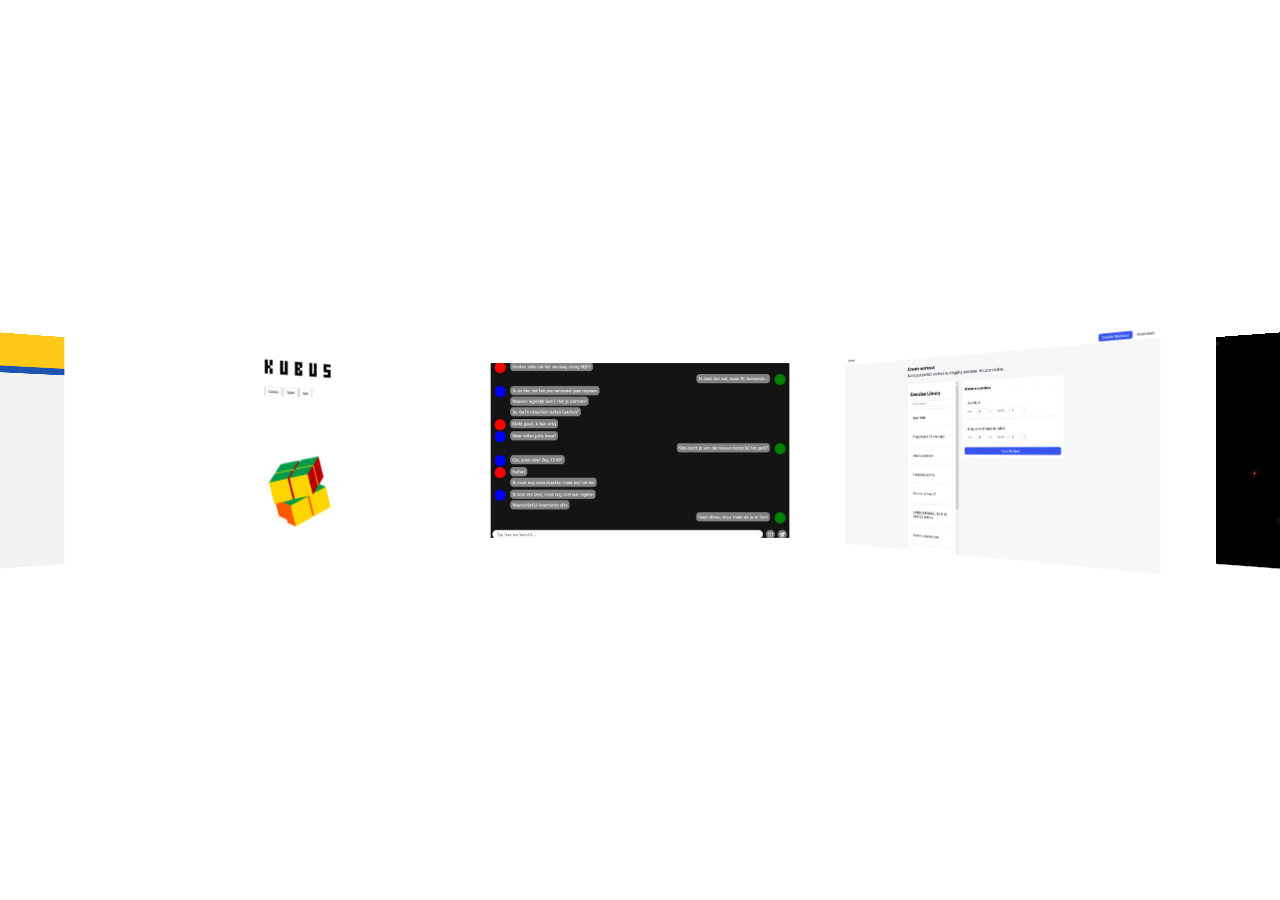
==== index.html @ a7f6ca3a "scrolling gallery effect" ====
<!DOCTYPE html>
<html lang="en">
<head>
    <meta charset="UTF-8">
    <meta name="viewport" content="width=device-width, initial-scale=1.0">
    <title>Blog Senna Hoving</title>

    <link rel="stylesheet" href="../styles/main.css">
</head>
<body>
    <main>
        <header>
            <nav></nav>
        </header>

        <section class="gallery">
            <div>
                <img src="./assets/project0.png" alt="">
                <img src="./assets/project1.png" alt="">
                <img src="./assets/project2.png" alt="">
                <img src="./assets/project3.png" alt="">
                <img src="./assets/project4.png" alt="">
                <img src="./assets/hackathon.png" alt="">
                <img src="./assets/hackathon.png" alt="">
            </div>
        </section>
    </main>

    <script src="./scripts/main.js"></script>
</body>
</html>
---- styles/main.css ----
body {
    background-color: white; 
}

body {
    padding: 0; 
    margin: 0; 
}

/* MARK: Gallery */ 
.gallery {
    position: relative; 
    width: 100vw;
    height: 100vh; 
    overflow: hidden; 
    display: flex;
    align-items: center; 
}

.gallery div {
    position: absolute;
    top:50%; left:50%;

    perspective: 1050px;
}

.gallery img {
    position: absolute; 
    top: calc(25vh / -2); 
    left: calc(30vw / -2); 

    width: 30vw; 
    height: 25vh; 
    object-fit: cover;
}

.gallery img:nth-of-type(1) {
    transform: translateX(-1080px) translateZ(220px) rotateY(34deg); 
}

.gallery img:nth-of-type(2) {
    transform: translateX(-700px) translateZ(150px) rotateY(48deg); 
}

.gallery img:nth-of-type(3) {
    transform: translateX(-360px) translateZ(-60px) rotateY(54deg); 
}

.gallery img:nth-of-type(4) {
    transform: translateX(0px) translateZ(-300px) rotateY(0deg); 
}

.gallery img:nth-of-type(5) {
    transform: translateX(360px) translateZ(-60px) rotateY(-54deg); 
}

.gallery img:nth-of-type(6) {
    transform: translateX(700px) translateZ(150px) rotateY(-48deg); 
}

.gallery img:nth-of-type(7) {
    transform: translateX(1080px) translateZ(220px) rotateY(-34deg); 
}



/* .gallery {
    position: relative; 
    height: 100vh; 
    width: 100vw; 
    display: flex;
    align-items: center;

    overflow-x: scroll; 
    overflow-y: hidden; 
    scrollbar-width: none;
}

.gallery::-webkit-scrollbar {
    display: none;
}

.gallery div {
    width: max-content; 
    display: flex; 
    flex-direction: row;
    gap: 10vw;
    flex: 0 0 auto;
}

.gallery img {
    object-fit: cover;  
    height: 25vh; 
    width: 40vw;

    flex: 0 0 auto; 
} */

/* .gallery {
    position: relative; 
    overflow: hidden; 
    height: 100vh; 

    display: flex; 
    justify-content: center;
    align-items: center;

    perspective: 1050px;
}

.gallery div {
    display: flex; 
    flex-direction: row; 

    transform-style:preserve-3d;
}

.gallery img {
    height: 50vh; 
    width: 50vw; 

    object-fit: cover;
    user-select:none;
    transition:transform .6s cubic-bezier(.22,.61,.36,1), opacity .5s ease
} */
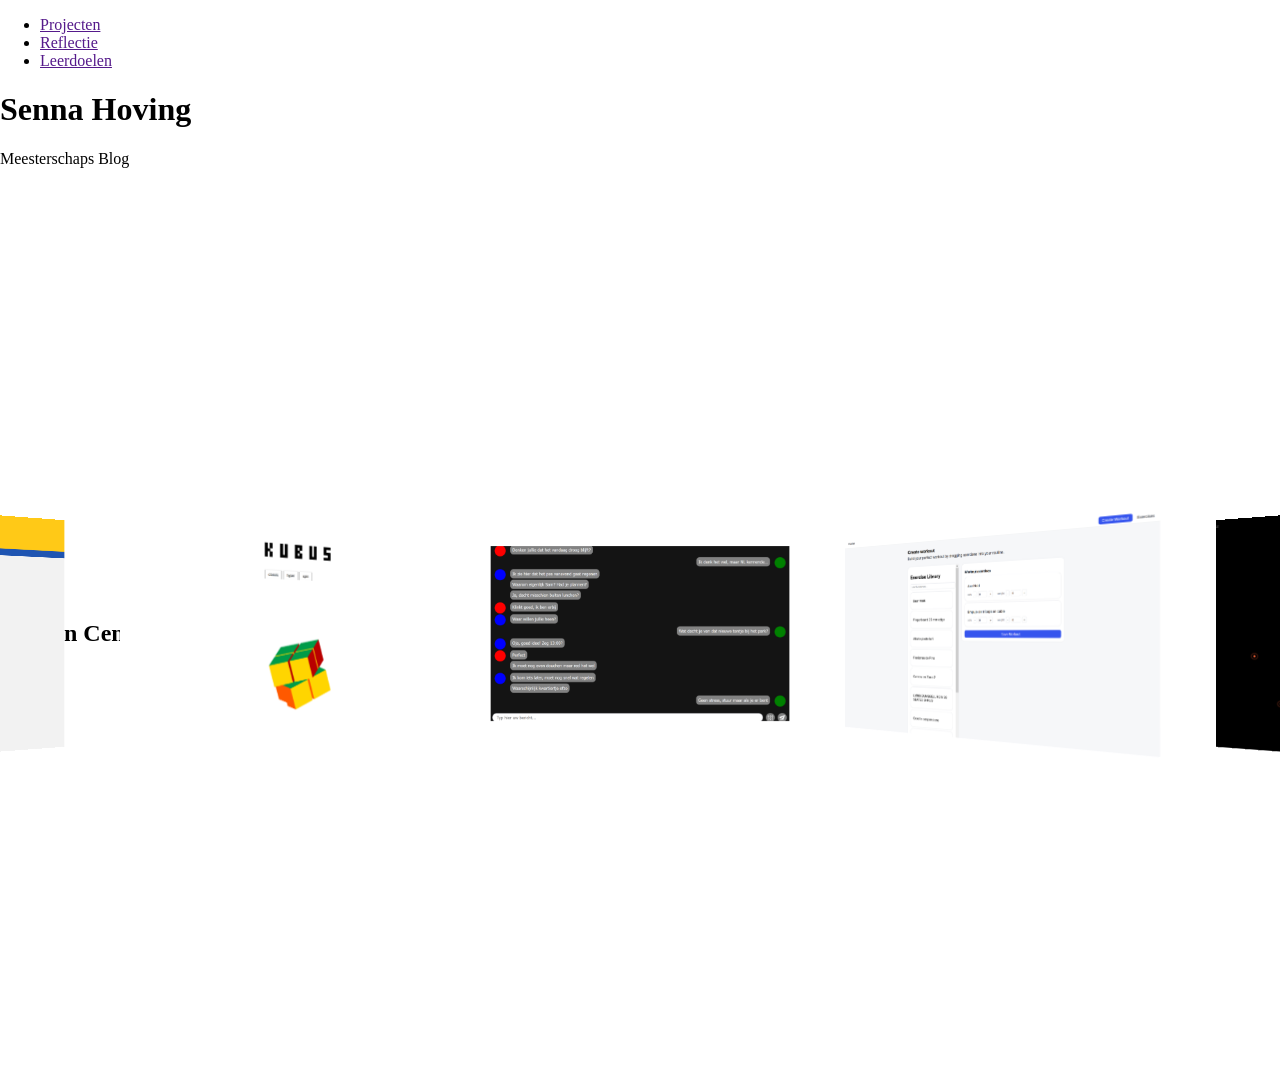
==== commit b638c333: "added title and nav elements" ====
--- a/index.html
+++ b/index.html
@@ -9,21 +9,32 @@
 </head>
 <body>
     <main>
-        <header>
-            <nav></nav>
-        </header>
+        <nav>
+            <ul>
+                <li><a class="active-page" href="">Projecten</a></li>
+                <li><a href="">Reflectie</a></li>
+                <li><a href="">Leerdoelen</a></li>
+            </ul>
+        </nav>
+
+        <div>
+            <h1>Senna Hoving</h1>
+            <p>Meesterschaps Blog</p>
+        </div>
 
         <section class="gallery">
+            <h2>Human Centered Design</h2>
             <div>
-                <img src="./assets/project0.png" alt="">
-                <img src="./assets/project1.png" alt="">
-                <img src="./assets/project2.png" alt="">
-                <img src="./assets/project3.png" alt="">
-                <img src="./assets/project4.png" alt="">
-                <img src="./assets/hackathon.png" alt="">
-                <img src="./assets/hackathon.png" alt="">
+                <img src="./assets/project0.png" alt="Sprint 0">
+                <img src="./assets/project1.png" alt="Browser Tech">
+                <img src="./assets/project2.png" alt="CSS">
+                <img class="active" src="./assets/project3.png" alt="Human Centered Design">
+                <img src="./assets/project4.png" alt="API">
+                <img src="./assets/hackathon.png" alt="Hackathon">
+                <img src="./assets/hackathon.png" alt="Ctrl-City">
             </div>
         </section>
+
     </main>
 
     <script src="./scripts/main.js"></script>
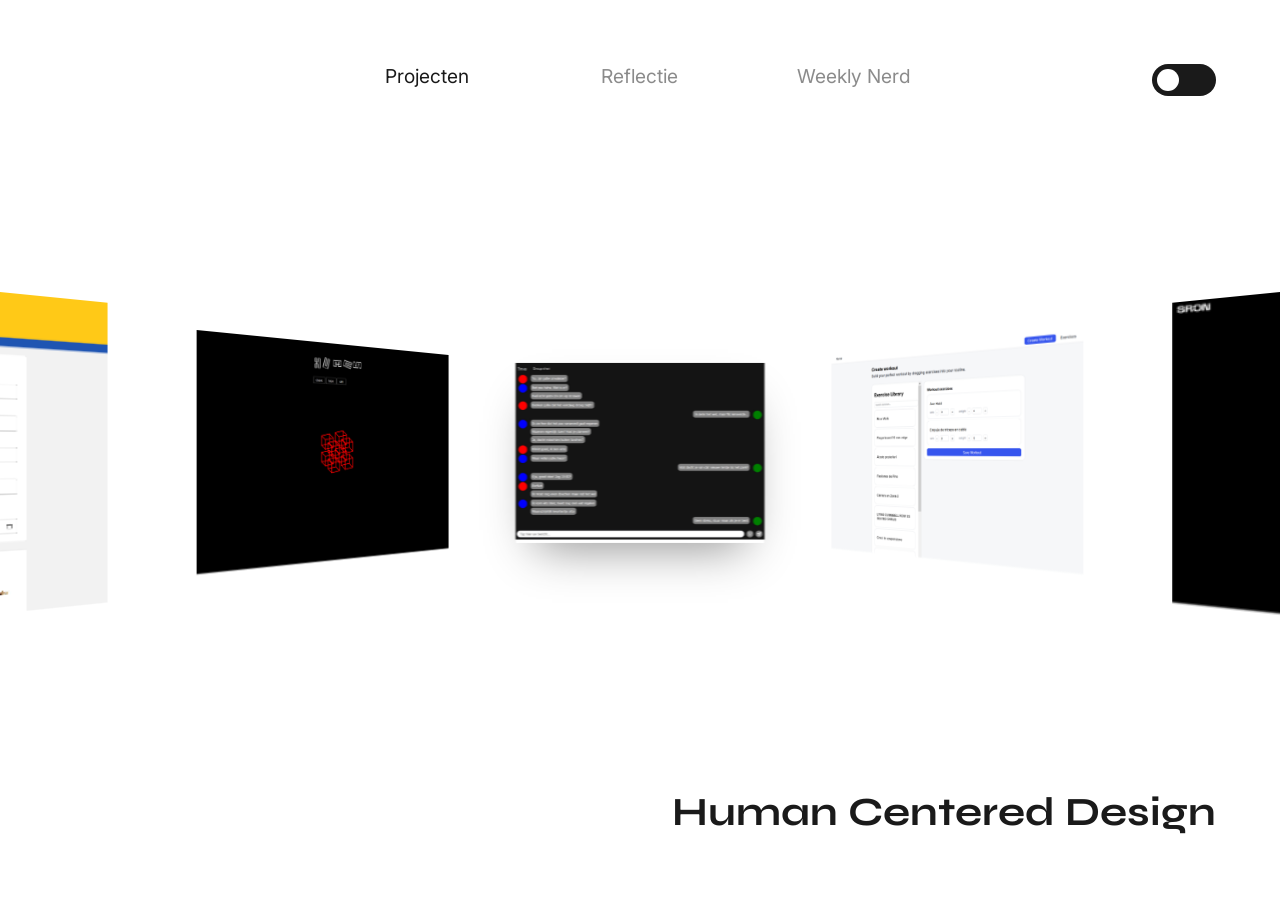
==== commit cb9f3d94: "update" ====
--- a/index.html
+++ b/index.html
@@ -9,29 +9,42 @@
 </head>
 <body>
     <main>
+        <input type="checkbox" id="menu-toggle" class="menu-toggle">
+        <label for="menu-toggle" class="hamburger"><span></span></label>
+
         <nav>
             <ul>
                 <li><a class="active-page" href="">Projecten</a></li>
-                <li><a href="">Reflectie</a></li>
-                <li><a href="">Leerdoelen</a></li>
+                <li><a href="./pages/reflectie.html">Reflectie</a></li>
+                <li><a href="./pages/weekly-nerd.html">Weekly Nerd</a></li>
             </ul>
+            <div>
+                <input type="checkbox" id="theme">
+                <label for="theme"></label>
+            </div>
         </nav>
 
-        <div>
+        <!-- <div>
             <h1>Senna Hoving</h1>
             <p>Meesterschaps Blog</p>
-        </div>
+        </div> --> 
 
         <section class="gallery">
             <h2>Human Centered Design</h2>
             <div>
-                <img src="./assets/project0.png" alt="Sprint 0">
-                <img src="./assets/project1.png" alt="Browser Tech">
-                <img src="./assets/project2.png" alt="CSS">
-                <img class="active" src="./assets/project3.png" alt="Human Centered Design">
-                <img src="./assets/project4.png" alt="API">
-                <img src="./assets/hackathon.png" alt="Hackathon">
-                <img src="./assets/hackathon.png" alt="Ctrl-City">
+                <a data-name="Sprint 0"><img src="./assets/nul1.png" alt="Sprint 0"></a>
+                <a data-name="Browser Tech"><img src="./assets/bt.png" alt="Browser Tech"></a>
+                <a href="./pages/css.html" data-name="CSS">
+                    <img class="dark-mode" src="./assets/css-light.png" alt="CSS">
+                    <img class="light-mode" src="./assets/css-dark.png" alt="CSS">
+                </a>
+                <a data-name="Human Centered Design"><img src="./assets/hcd.png" alt="Human Centered Design"></a>
+                <a data-name="API"><img src="./assets/api.png" alt="API"></a>
+                <a data-name="Hackathon"><img src="./assets/hackathon.png" alt="Hackathon"></a>
+                <a data-name="Ctrl City">
+                    <img class="dark-mode" src="./assets/tool-light.png" alt="Ctrl-City">
+                    <img class="light-mode" src="./assets/tool-dark.png" alt="Ctrl-City">
+                </a>
             </div>
         </section>
 
--- a/styles/main.css
+++ b/styles/main.css
@@ -1,11 +1,247 @@
+@import url('https://fonts.googleapis.com/css2?family=Syne:wght@400..800&display=swap');
+@import url('https://fonts.googleapis.com/css2?family=Inter:ital,opsz,wght@0,14..32,100..900;1,14..32,100..900&display=swap');
+
+:root {
+    color-scheme: light dark;
+
+    --media-breakpoint-s: 480px; 
+    --media-breakpoint-m: 768px; 
+    --media-breakpoint-l: 1200px; 
+    --media-breakpoint-xl: 1440px;
+
+    --color-primary: white; 
+    --color-secondary: #1a1a1a; 
+    --color-accent: red;
+    --color-shadow: rgba(0,0,0,.45); 
+}
+
+:root:has(#theme:checked) {
+    --color-primary: #1a1a1a;
+    --color-secondary: white;
+    --color-accent: red;
+    --color-shadow: rgba(255,255,255,.45); 
+}
+
 body {
-    background-color: white; 
+    background-color: var(--color-primary); 
+    color: var(--color-secondary); 
+    font-family: "inter";
 }
 
 body {
     padding: 0; 
     margin: 0; 
-}
+
+    &:has(.gallery) {
+        overflow: hidden; 
+    }
+}
+
+/* MARK: Nav */ 
+.menu-toggle { 
+    display: none; 
+}
+
+.hamburger   { 
+    display: none; 
+}
+
+body nav {
+    position: absolute; 
+    top: 4rem; 
+    width: 100%; 
+    display: flex; 
+    flex-direction: row; 
+    justify-content: center;
+    z-index: 10;
+}
+
+nav ul {
+    list-style: none; 
+    margin: 0; 
+    padding: 0; 
+
+    /* display: flex; 
+    flex-direction: row; 
+    gap: 10vw; 
+    justify-content: center; */
+
+    display: grid; 
+    grid-template-columns: repeat(3, 1fr);
+    width: 50vw; 
+}
+
+nav ul li {
+    text-align: center; 
+}
+
+nav > div {
+    position: absolute; 
+    right: 4rem; 
+    height: 100%; 
+}
+
+nav > div input {
+    display: none;
+}
+
+nav > div label {
+    display: block;
+    width: 4rem;
+    height: 2rem;
+    background-color: var(--color-secondary);
+    border-radius: 999em;
+    position: relative; 
+    cursor: pointer;
+    transition: background-color 0.3s;
+}
+
+nav > div label::after {
+    content: "";
+    position: absolute;
+    top: 0.3rem;
+    left: 0.3rem;
+    height: 1.4rem;
+    width: 1.4rem;
+    background-color: var(--color-primary);
+    border-radius: 50%;
+    transition: transform 0.3s, background-color 0.3s;
+}
+
+nav > div input:checked + label::after {
+    transform: translateX(2rem);
+}
+
+nav ul a {
+    text-decoration: none;
+    color: var(--color-secondary);
+    opacity: 0.5;
+
+    font-size: 1.2em;
+}
+
+.active-page {
+    opacity: 1;
+}
+
+/* MARK: mobile menu */ 
+@media (max-width: 1200px) {
+    body nav {
+        background-color: var(--color-primary); 
+        position: absolute; 
+        top: 0; 
+        bottom: 0; 
+        right: 0; 
+        width: 40vw;
+        transform: translateX(100%);
+        transition: transform 0.3s;
+
+        @media (max-width: 756px) {
+            width: 60vw;
+        }
+
+        @media (max-width: 480px) {
+            width: 100vw;
+        }
+    }
+
+    .menu-toggle:checked ~ nav {
+        transform: translateX(0);
+    }
+
+    .hamburger {
+        display: block;
+        position: fixed;
+        top: 2rem;
+        right: 2rem;
+        width: 2rem;
+        height: 2rem;
+        cursor: pointer;
+        z-index: 20;            /* above the panel so it stays clickable */
+    }
+
+    /* span = top line, span::after = bottom line  →  '=' */
+    .hamburger span {
+        position: absolute;
+        top: 50%;
+        left: 50%;
+        width: 1.5rem;
+        height: 0.2rem;
+        margin-left: -0.75rem;  /* centers horizontally */
+        margin-top: -0.4rem;    /* lifts line 1 above center */
+        background-color: var(--color-secondary);
+        border-radius: 999px;
+        transition: transform 0.3s;
+    }
+    .hamburger span::after {
+        content: "";
+        position: absolute;
+        left: 0;
+        top: 0.6rem;            /* line 2 sits below line 1 */
+        width: 100%;
+        height: 100%;
+        background-color: inherit;
+        border-radius: inherit;
+        transition: transform 0.3s;
+    }
+
+    /* checked  →  'x' */
+    .menu-toggle:checked ~ .hamburger span {
+        transform: translateY(0.3rem) rotate(45deg);
+    }
+    .menu-toggle:checked ~ .hamburger span::after {
+        transform: translateY(-0.6rem) rotate(90deg);
+    }
+
+    body nav ul {
+        display: flex; 
+        flex-direction: column; 
+        gap: 5rem;
+        margin: 7rem 2rem 0 0;   
+        width: 100%; 
+    }
+
+    body nav ul li {
+        text-align: end; 
+    }
+
+    body nav ul li a {
+        font-size: 1.5em; 
+    }
+
+    nav > div {
+        height: auto; 
+        bottom: 5rem; 
+    }
+}
+
+/* MARK: Title */
+/* body main > div {
+    position: fixed; 
+    bottom: 4rem; 
+    left: 4rem; 
+
+    display: flex; 
+    flex-direction: column; 
+    gap: 0.5em;
+
+    @media (max-width: 1200px) {
+        position: fixed; 
+        top: 4rem; 
+        left: 4rem; 
+
+        display: flex; 
+        flex-direction: column; 
+        gap: 0.5em;
+    }
+} 
+
+body main > div h1, body main > div p {
+    font-size: 1.3em; 
+    font-weight: 400; 
+
+    margin: 0; 
+} */
 
 /* MARK: Gallery */ 
 .gallery {
@@ -17,109 +253,227 @@
     align-items: center; 
 }
 
+.gallery h2 {
+    position: fixed; 
+    bottom: 4rem; 
+    right: 4rem; 
+
+    margin: 0; 
+    padding: 0; 
+
+    font-family: "syne";
+    font-size: 2.5em;
+
+    @media (max-width: 768px)  {
+        font-size: 1.75em; 
+    }
+
+    @media (max-width: 480px)  {
+        font-size: 1.25em; 
+    }
+}
+
 .gallery div {
     position: absolute;
     top:50%; left:50%;
 
     perspective: 1050px;
-}
-
-.gallery img {
+    transform-style:preserve-3d;
+}
+
+.gallery a {
     position: absolute; 
     top: calc(25vh / -2); 
-    left: calc(30vw / -2); 
-
-    width: 30vw; 
-    height: 25vh; 
-    object-fit: cover;
-}
-
-.gallery img:nth-of-type(1) {
-    transform: translateX(-1080px) translateZ(220px) rotateY(34deg); 
-}
-
-.gallery img:nth-of-type(2) {
-    transform: translateX(-700px) translateZ(150px) rotateY(48deg); 
-}
-
-.gallery img:nth-of-type(3) {
-    transform: translateX(-360px) translateZ(-60px) rotateY(54deg); 
-}
-
-.gallery img:nth-of-type(4) {
+    left: calc(60vw / -2); 
+
+    width: 60vw; 
+    object-fit: contain;
+
+    transition: transform .6s cubic-bezier(.22,.61,.36,1), opacity 0.5s;
+    backface-visibility: hidden;
+
+    user-select: none;
+
+    /* temp */ 
+    /* background-color: grey;  
+    height: 25vh; */
+
+    @media (min-width: 480px) {
+        width: 50vw; 
+        left: calc(50vw / -2); 
+    }
+
+    @media (min-width: 768px) {
+        width: 37.5vw; 
+        left: calc(37.5vw / -2); 
+    }
+
+    @media (min-width: 1200px) {
+        width: 25vw; 
+        left: calc(25vw / -2); 
+    }
+
+    @media (min-width: 1600px) {
+        width: 20vw; 
+        left: calc(20vw / -2); 
+    }
+}
+
+.gallery a img {
+    width: 100%;
+    height: 100%; 
+}
+
+.dark-mode { 
+    display: none; 
+}
+
+body:has(#theme:checked) .light-mode { 
+    display: none; 
+}
+
+body:has(#theme:checked) .dark-mode { 
+    display: block; 
+}
+
+.gallery .active {
+    box-shadow:0 30px 60px -25px var(--color-shadow);
+}
+
+.gallery a:nth-of-type(1) {
+    transform: translateX(-1300px) translateZ(400px) rotateY(34deg); 
+    opacity: 0;
+}
+
+.gallery a:nth-of-type(2) {
+    transform: translateX(-850px) translateZ(370px) rotateY(48deg); 
+
+    @media (min-width: 1200px) {
+        transform: translateX(-40vw) translateZ(370px) rotateY(48deg); 
+    }
+
+    @media (min-width: 2200px) {
+        transform: translateX(-42vw) translateZ(370px) rotateY(48deg); 
+    }
+}
+
+.gallery a:nth-of-type(3) {
+    transform: translateX(-60vw) translateZ(-60px) rotateY(54deg); 
+    
+    @media (min-width: 480px) {
+        transform: translateX(-50vw) translateZ(-60px) rotateY(54deg); 
+    }
+
+    @media (min-width: 768px) {
+        transform: translateX(-40vw) translateZ(-60px) rotateY(54deg); 
+    }
+
+    @media (min-width: 1200px) {
+        transform: translateX(-25vw) translateZ(-60px) rotateY(54deg); 
+    }
+}
+
+.gallery a:nth-of-type(4) {
     transform: translateX(0px) translateZ(-300px) rotateY(0deg); 
 }
 
-.gallery img:nth-of-type(5) {
-    transform: translateX(360px) translateZ(-60px) rotateY(-54deg); 
-}
-
-.gallery img:nth-of-type(6) {
-    transform: translateX(700px) translateZ(150px) rotateY(-48deg); 
-}
-
-.gallery img:nth-of-type(7) {
-    transform: translateX(1080px) translateZ(220px) rotateY(-34deg); 
-}
-
-
-
-/* .gallery {
-    position: relative; 
-    height: 100vh; 
-    width: 100vw; 
-    display: flex;
-    align-items: center;
-
-    overflow-x: scroll; 
-    overflow-y: hidden; 
-    scrollbar-width: none;
-}
-
-.gallery::-webkit-scrollbar {
-    display: none;
-}
-
-.gallery div {
-    width: max-content; 
-    display: flex; 
-    flex-direction: row;
-    gap: 10vw;
-    flex: 0 0 auto;
-}
-
-.gallery img {
-    object-fit: cover;  
-    height: 25vh; 
-    width: 40vw;
-
-    flex: 0 0 auto; 
-} */
-
-/* .gallery {
-    position: relative; 
-    overflow: hidden; 
-    height: 100vh; 
-
-    display: flex; 
-    justify-content: center;
-    align-items: center;
-
-    perspective: 1050px;
-}
-
-.gallery div {
-    display: flex; 
-    flex-direction: row; 
-
-    transform-style:preserve-3d;
-}
-
-.gallery img {
-    height: 50vh; 
-    width: 50vw; 
-
-    object-fit: cover;
-    user-select:none;
-    transition:transform .6s cubic-bezier(.22,.61,.36,1), opacity .5s ease
-} */+.gallery a:nth-of-type(5) {
+    transform: translateX(60vw) translateZ(-60px) rotateY(-54deg); 
+
+    @media (min-width: 480px) {
+        transform: translateX(50vw) translateZ(-60px) rotateY(-54deg); 
+    }
+
+    @media (min-width: 768px) {
+        transform: translateX(40vw) translateZ(-60px) rotateY(-54deg); 
+    }
+
+    @media (min-width: 1200px) {
+        transform: translateX(25vw) translateZ(-60px) rotateY(-54deg); 
+    }
+}
+
+.gallery a:nth-of-type(6) {
+    transform: translateX(850px) translateZ(370px) rotateY(-48deg); 
+
+    @media (min-width: 1200px) {
+        transform: translateX(40vw) translateZ(370px) rotateY(-48deg); 
+    }
+
+    @media (min-width: 2200px) {
+        transform: translateX(42vw) translateZ(370px) rotateY(-48deg); 
+    }
+}
+
+.gallery a:nth-of-type(7) {
+    transform: translateX(1300px) translateZ(400px) rotateY(-34deg); 
+    opacity: 0;
+}
+
+/* MARK: Reflection */ 
+.hero {
+    padding: clamp(56px,8vw,110px) clamp(24px,6vw,120px);
+    max-width: max-content;
+    margin: 0;
+}
+
+.hero h1 {
+    font-family: 'syne';
+    font-size: 6em;
+}
+
+.hero p {
+    font-size: 2em;
+    color: grey;
+    max-width: 30vw;
+}
+
+/* MARK: reflectie */ 
+.reflectie {
+    max-width: 1100px;
+    margin: clamp(56px,9vw,120px) auto 0;
+}
+
+body main:has(.reflectie) > section:nth-of-type(2) {
+    padding-bottom: clamp(56px,9vw,120px); 
+    border-bottom: 1px solid grey; 
+}
+
+.reflectie > div:first-of-type {
+    display: grid;
+    grid-template-columns: repeat(3,1fr);
+    gap: 1em; 
+}
+
+.reflectie > div:first-of-type > div span {
+    color: var(--color-accent);
+    margin-bottom: 0.5em; 
+    font-size: 1.5em; 
+    font-weight: 800; 
+}
+
+.reflectie > div:first-of-type > div p {
+    font-size: 1.2em; 
+}
+
+/* MARK: weekly nerd */ 
+.spreker {
+    max-width: 1160px;
+    margin: 0 auto;
+    padding: clamp(52px,7vw,96px) clamp(24px,6vw,120px);
+    border-top: 1px solid grey; 
+    display: grid;
+    grid-template-columns: 200px 1fr;
+    gap: clamp(24px,5vw,80px);
+}
+
+.spreker > span {
+    color: var(--color-accent);
+    margin-bottom: 0.5em; 
+    font-size: 1.5em; 
+    font-weight: 800; 
+}
+
+.spreker h2 {
+    margin: 0; 
+}
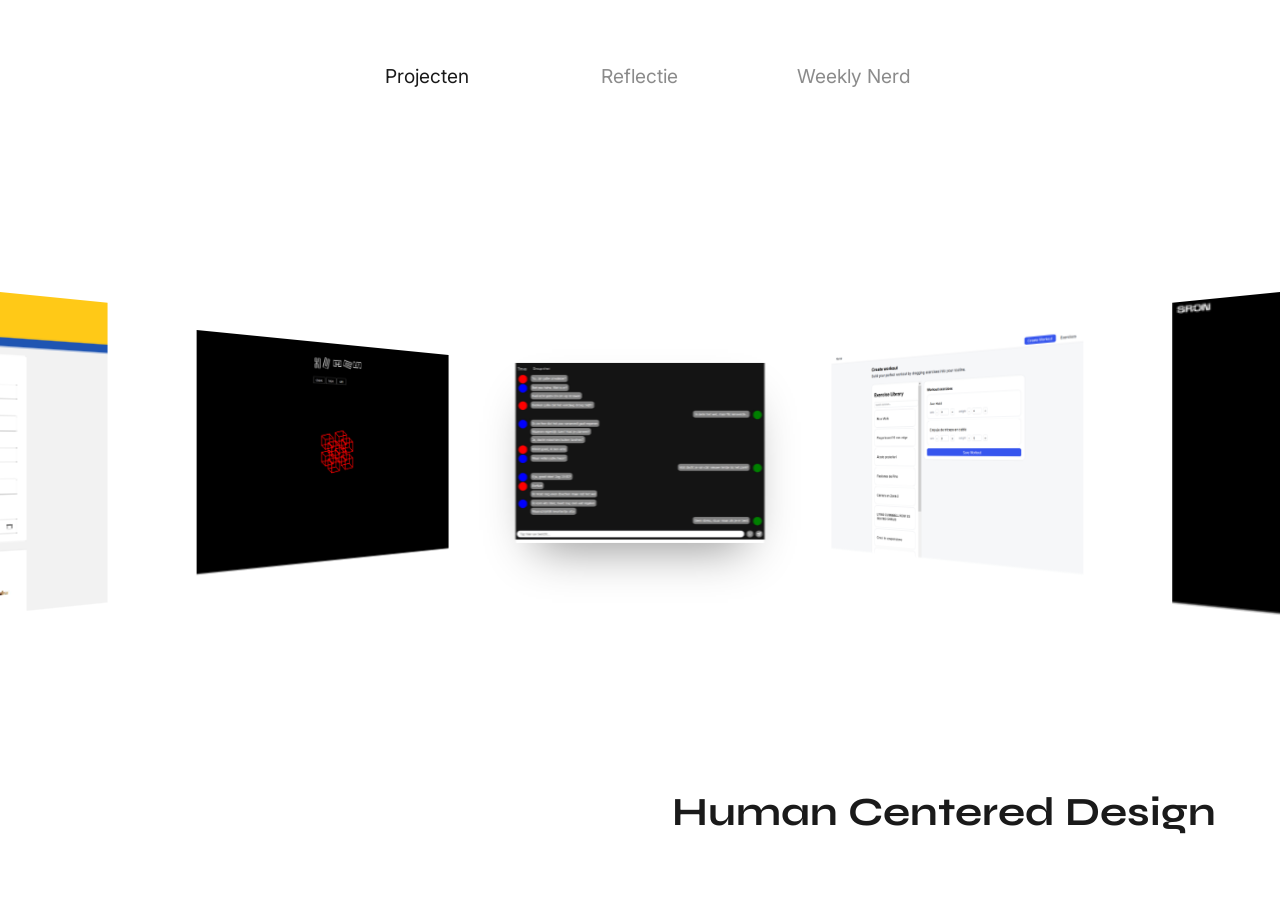
==== commit 837ab2c8: "content added" ====
--- a/index.html
+++ b/index.html
@@ -18,10 +18,10 @@
                 <li><a href="./pages/reflectie.html">Reflectie</a></li>
                 <li><a href="./pages/weekly-nerd.html">Weekly Nerd</a></li>
             </ul>
-            <div>
+            <!-- <div>
                 <input type="checkbox" id="theme">
                 <label for="theme"></label>
-            </div>
+            </div> -->
         </nav>
 
         <!-- <div>
@@ -32,14 +32,14 @@
         <section class="gallery">
             <h2>Human Centered Design</h2>
             <div>
-                <a data-name="Sprint 0"><img src="./assets/nul1.png" alt="Sprint 0"></a>
-                <a data-name="Browser Tech"><img src="./assets/bt.png" alt="Browser Tech"></a>
+                <a href="./pages/sprint.html" data-name="Sprint 0"><img src="./assets/nul1.png" alt="Sprint 0"></a>
+                <a href="./pages/bt.html" data-name="Browser Tech"><img src="./assets/bt.png" alt="Browser Tech"></a>
                 <a href="./pages/css.html" data-name="CSS">
                     <img class="dark-mode" src="./assets/css-light.png" alt="CSS">
                     <img class="light-mode" src="./assets/css-dark.png" alt="CSS">
                 </a>
-                <a data-name="Human Centered Design"><img src="./assets/hcd.png" alt="Human Centered Design"></a>
-                <a data-name="API"><img src="./assets/api.png" alt="API"></a>
+                <a href="./pages/hcd.html" data-name="Human Centered Design"><img src="./assets/hcd.png" alt="Human Centered Design"></a>
+                <a href="./pages/api.html" data-name="API"><img src="./assets/api.png" alt="API"></a>
                 <a data-name="Hackathon"><img src="./assets/hackathon.png" alt="Hackathon"></a>
                 <a data-name="Ctrl City">
                     <img class="dark-mode" src="./assets/tool-light.png" alt="Ctrl-City">
--- a/styles/main.css
+++ b/styles/main.css
@@ -11,15 +11,17 @@
 
     --color-primary: white; 
     --color-secondary: #1a1a1a; 
-    --color-accent: red;
+    --color-accent: #2540FF; 
     --color-shadow: rgba(0,0,0,.45); 
 }
 
-:root:has(#theme:checked) {
-    --color-primary: #1a1a1a;
-    --color-secondary: white;
-    --color-accent: red;
-    --color-shadow: rgba(255,255,255,.45); 
+@media (prefers-color-scheme: dark) {
+    :root {
+        --color-primary: #1a1a1a;
+        --color-secondary: white;
+        --color-accent: #2540FF; 
+        --color-shadow: rgba(255,255,255,.45);
+    }
 }
 
 body {
@@ -31,6 +33,7 @@
 body {
     padding: 0; 
     margin: 0; 
+    overflow-x: hidden; 
 
     &:has(.gallery) {
         overflow: hidden; 
@@ -263,6 +266,7 @@
 
     font-family: "syne";
     font-size: 2.5em;
+    user-select: none;
 
     @media (max-width: 768px)  {
         font-size: 1.75em; 
@@ -431,7 +435,16 @@
 /* MARK: reflectie */ 
 .reflectie {
     max-width: 1100px;
-    margin: clamp(56px,9vw,120px) auto 0;
+    margin: clamp(56px,9vw,120px) auto;
+    /* padding: clamp(24px,6vw,120px);  */
+
+    display: flex; 
+    flex-direction: column; 
+    gap: 3rem; 
+
+    @media (max-width: 1100px) {
+        margin: clamp(56px,9vw,120px) clamp(24px,6vw,120px);
+    }
 }
 
 body main:has(.reflectie) > section:nth-of-type(2) {
@@ -443,6 +456,11 @@
     display: grid;
     grid-template-columns: repeat(3,1fr);
     gap: 1em; 
+
+    @media (max-width: 768px) {     
+        grid-template-columns: 1fr; 
+        grid-template-rows: repeat(3,1fr)
+    }
 }
 
 .reflectie > div:first-of-type > div span {
@@ -465,6 +483,17 @@
     display: grid;
     grid-template-columns: 200px 1fr;
     gap: clamp(24px,5vw,80px);
+    position: relative; 
+
+    @media (max-width: 1200px) {
+        margin: clamp(56px,9vw,120px) clamp(24px,6vw,120px);
+        grid-template-columns: 100px 1fr;
+    }
+
+    @media (max-width: 480px) {
+        grid-template-columns: 1fr; 
+        grid-template-rows: 100px 1fr; 
+    }
 }
 
 .spreker > span {
@@ -472,6 +501,9 @@
     margin-bottom: 0.5em; 
     font-size: 1.5em; 
     font-weight: 800; 
+    position: sticky; 
+    height: min-content; 
+    top: 0; 
 }
 
 .spreker h2 {
